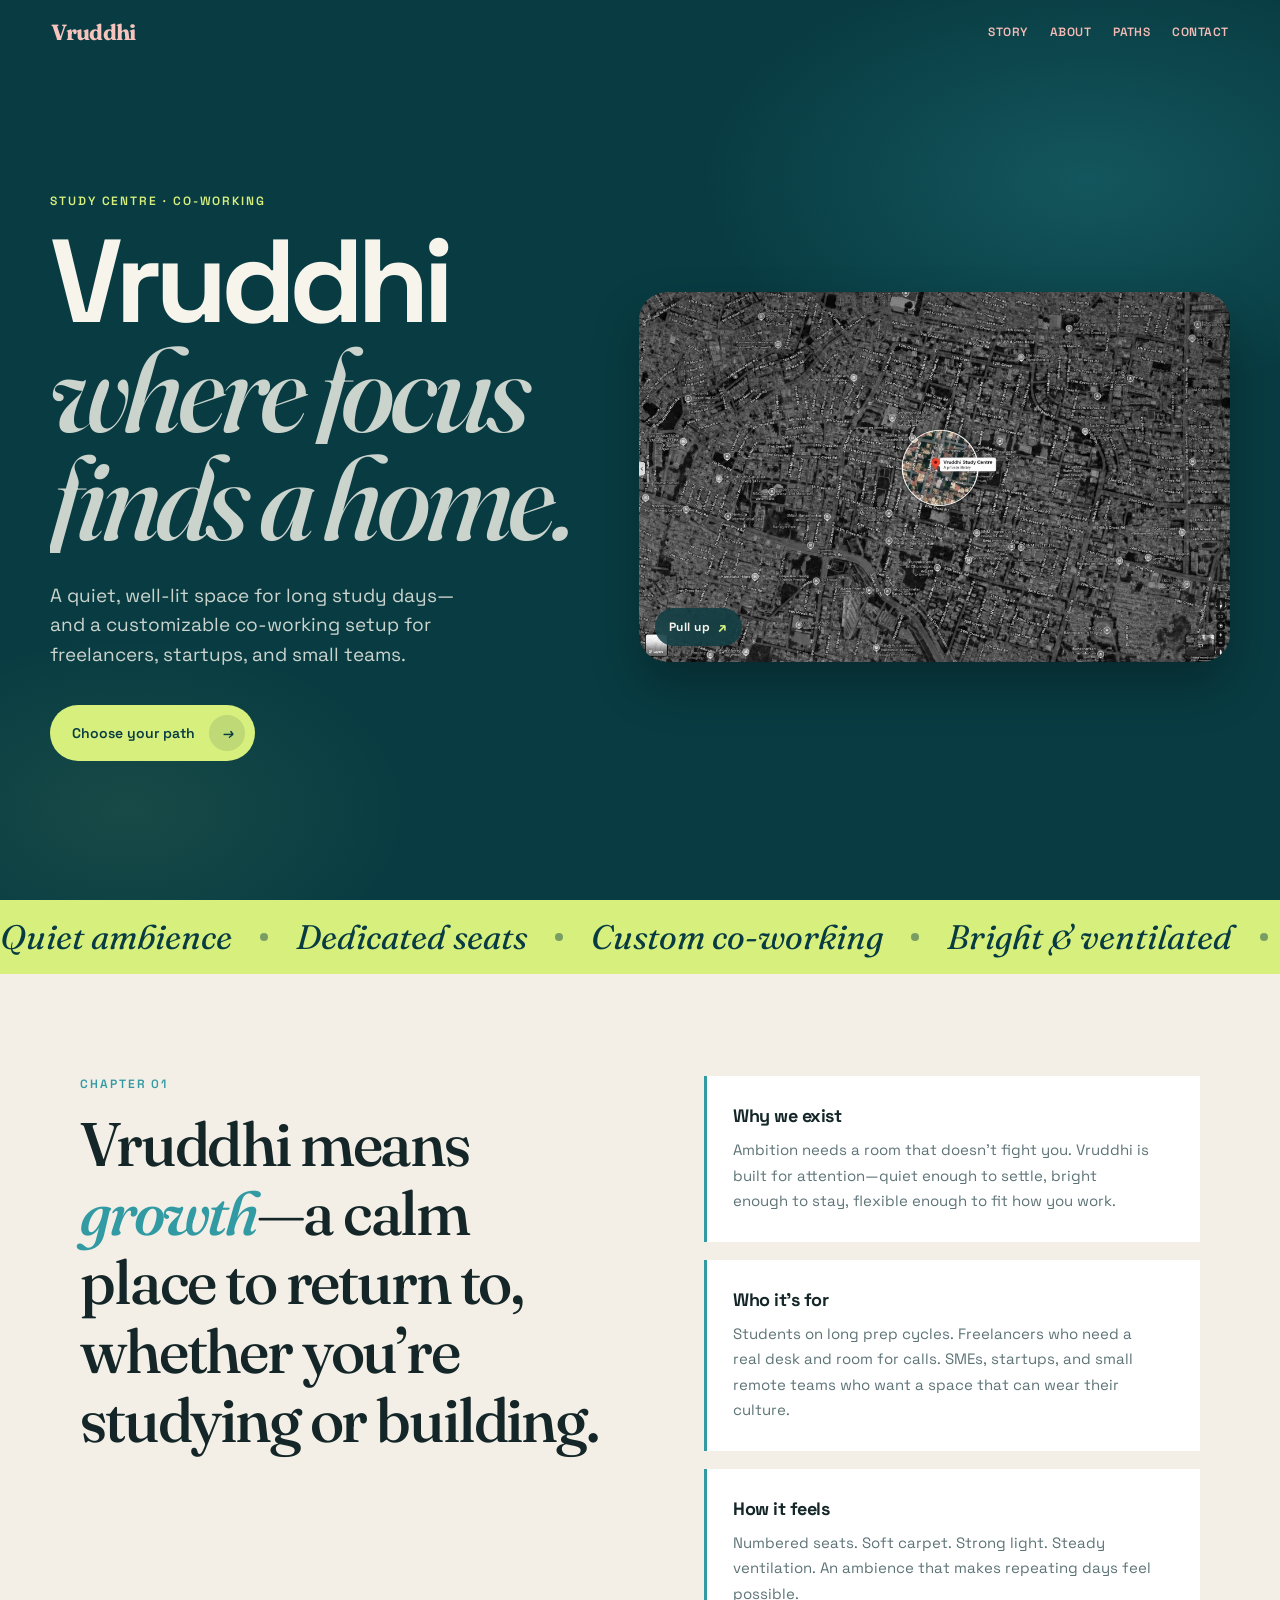
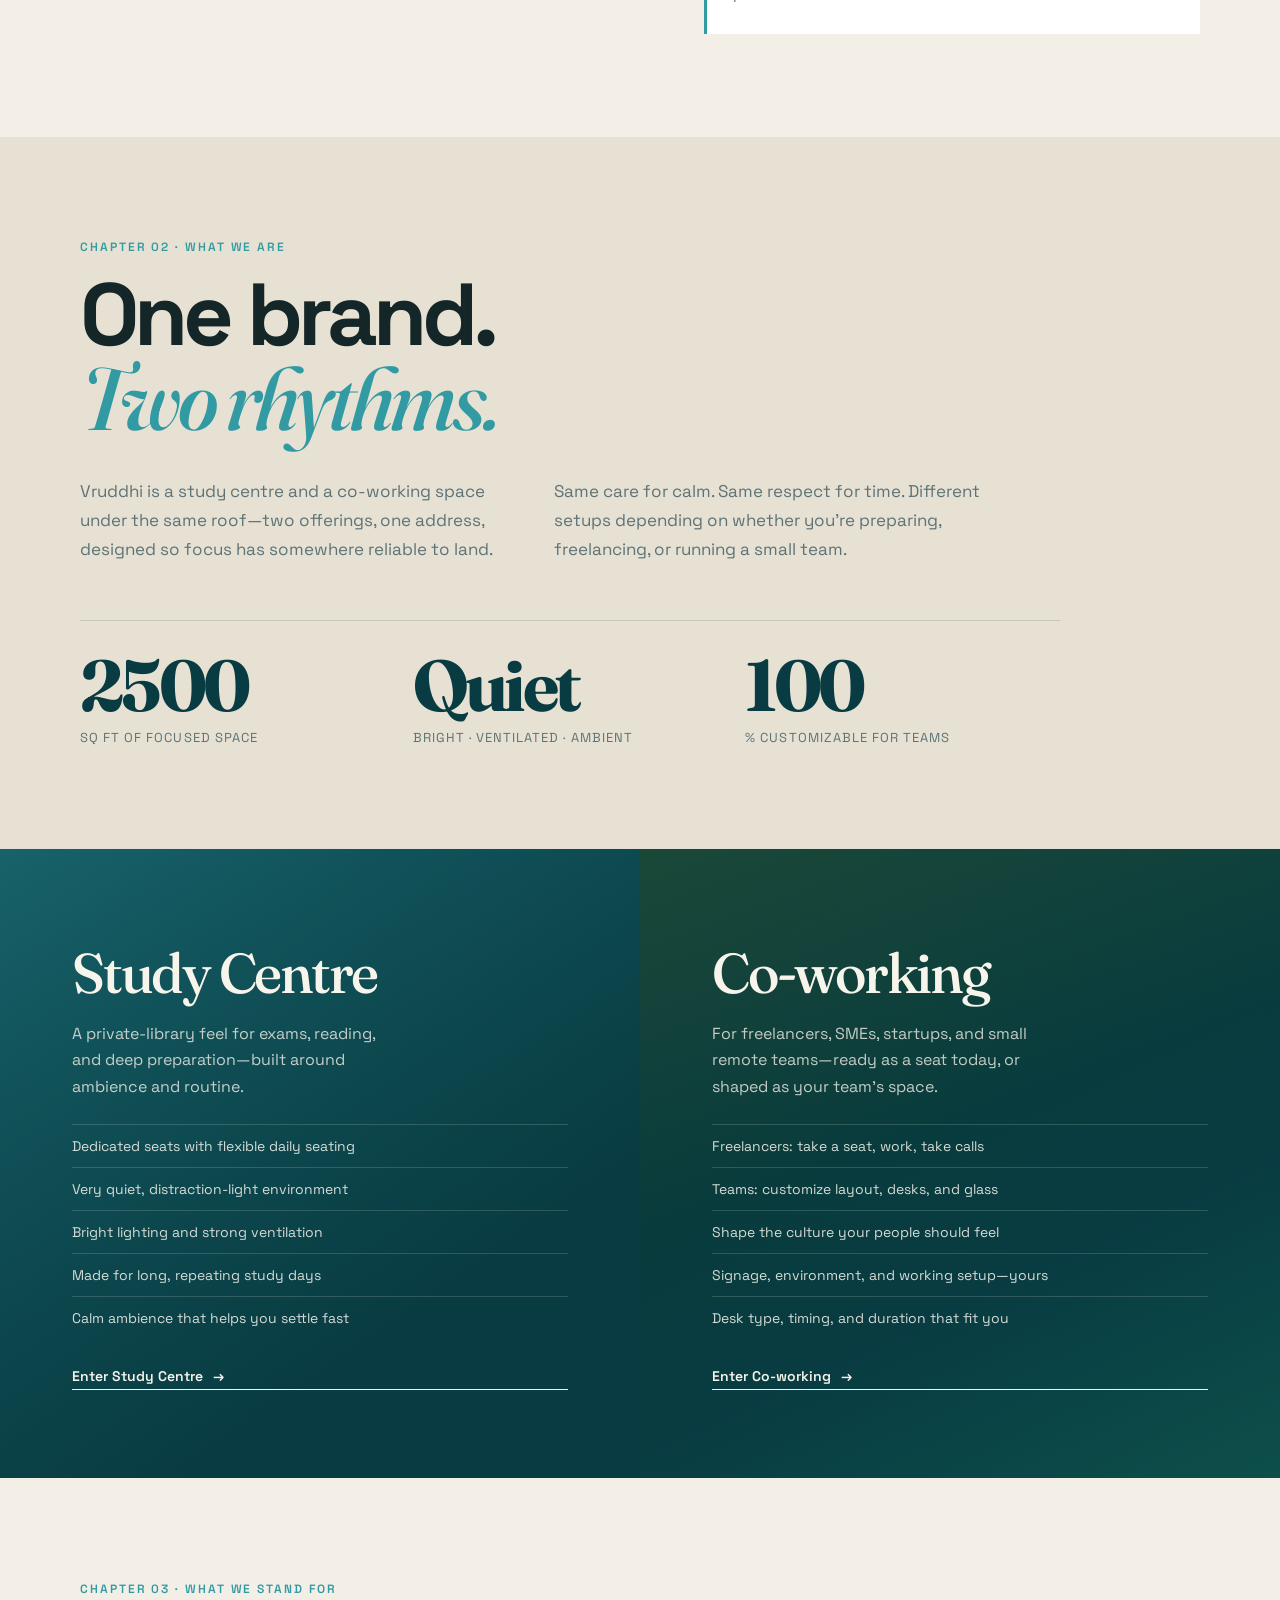
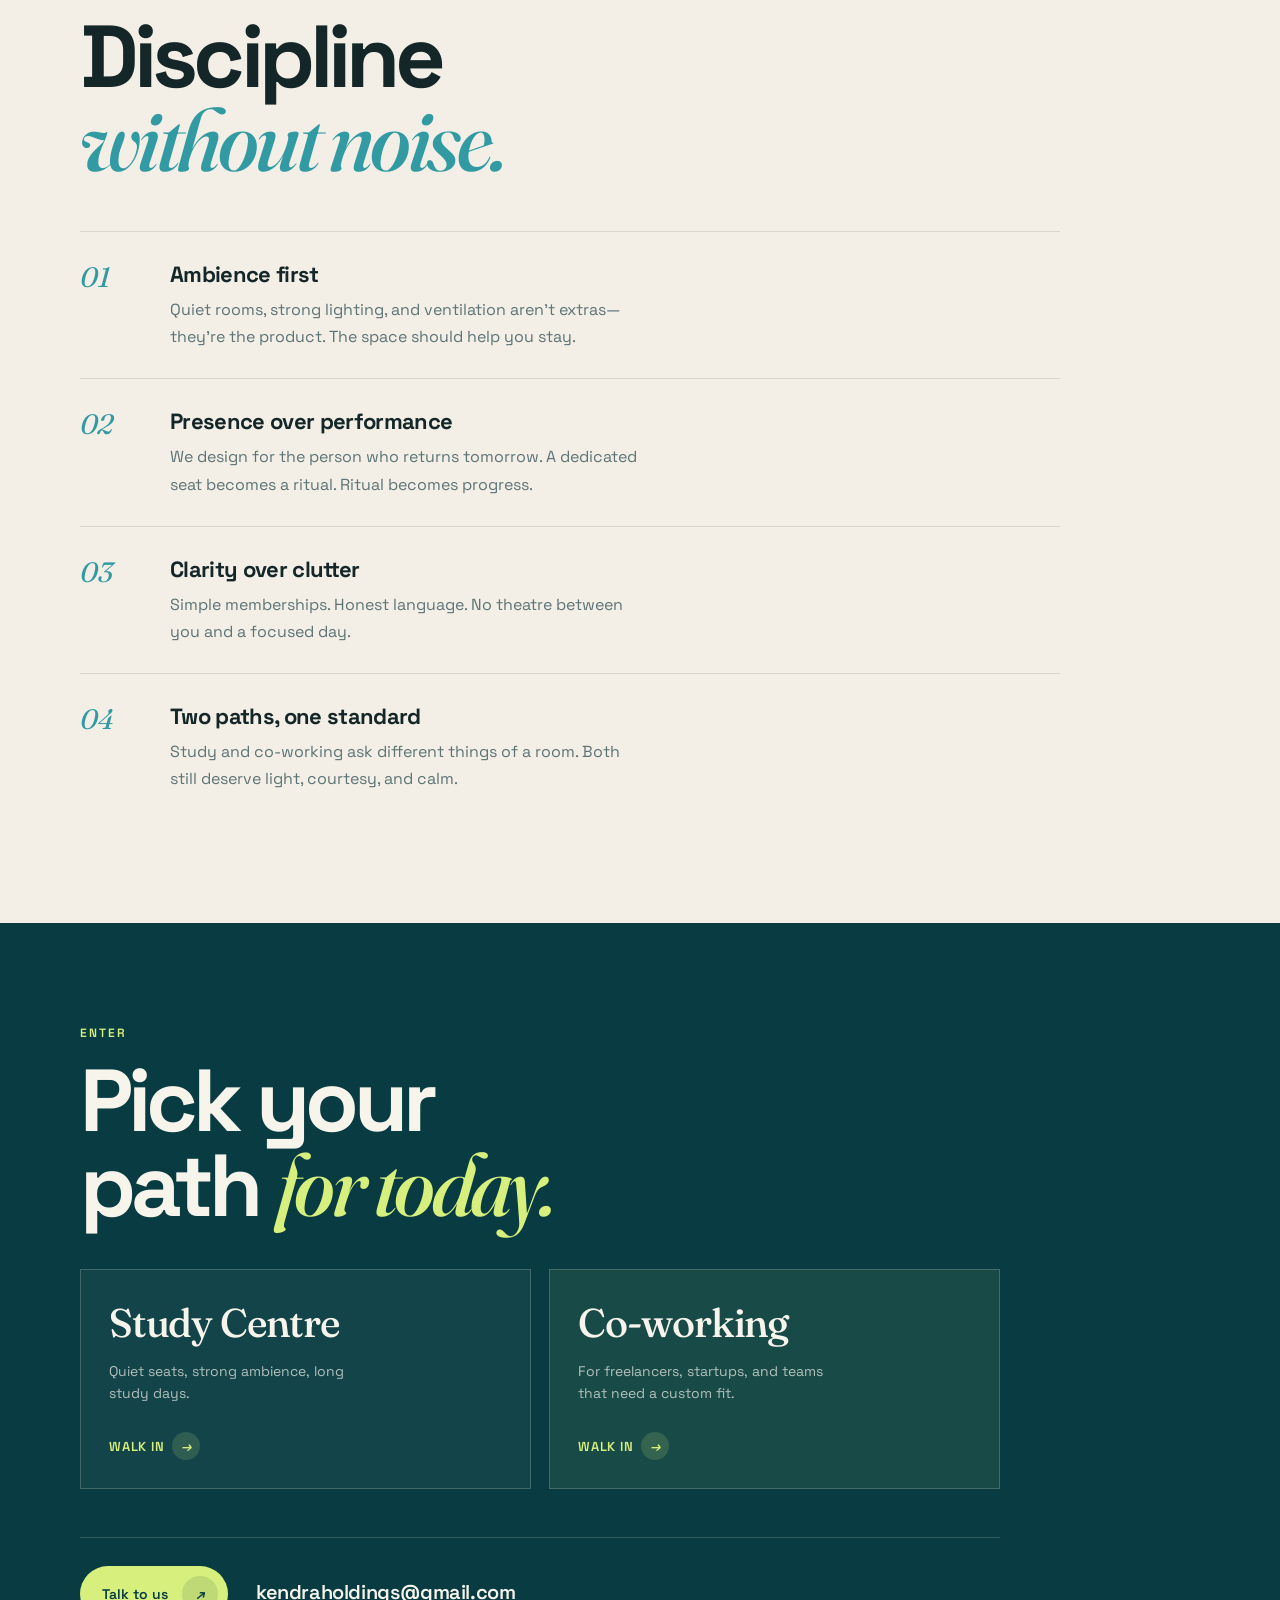
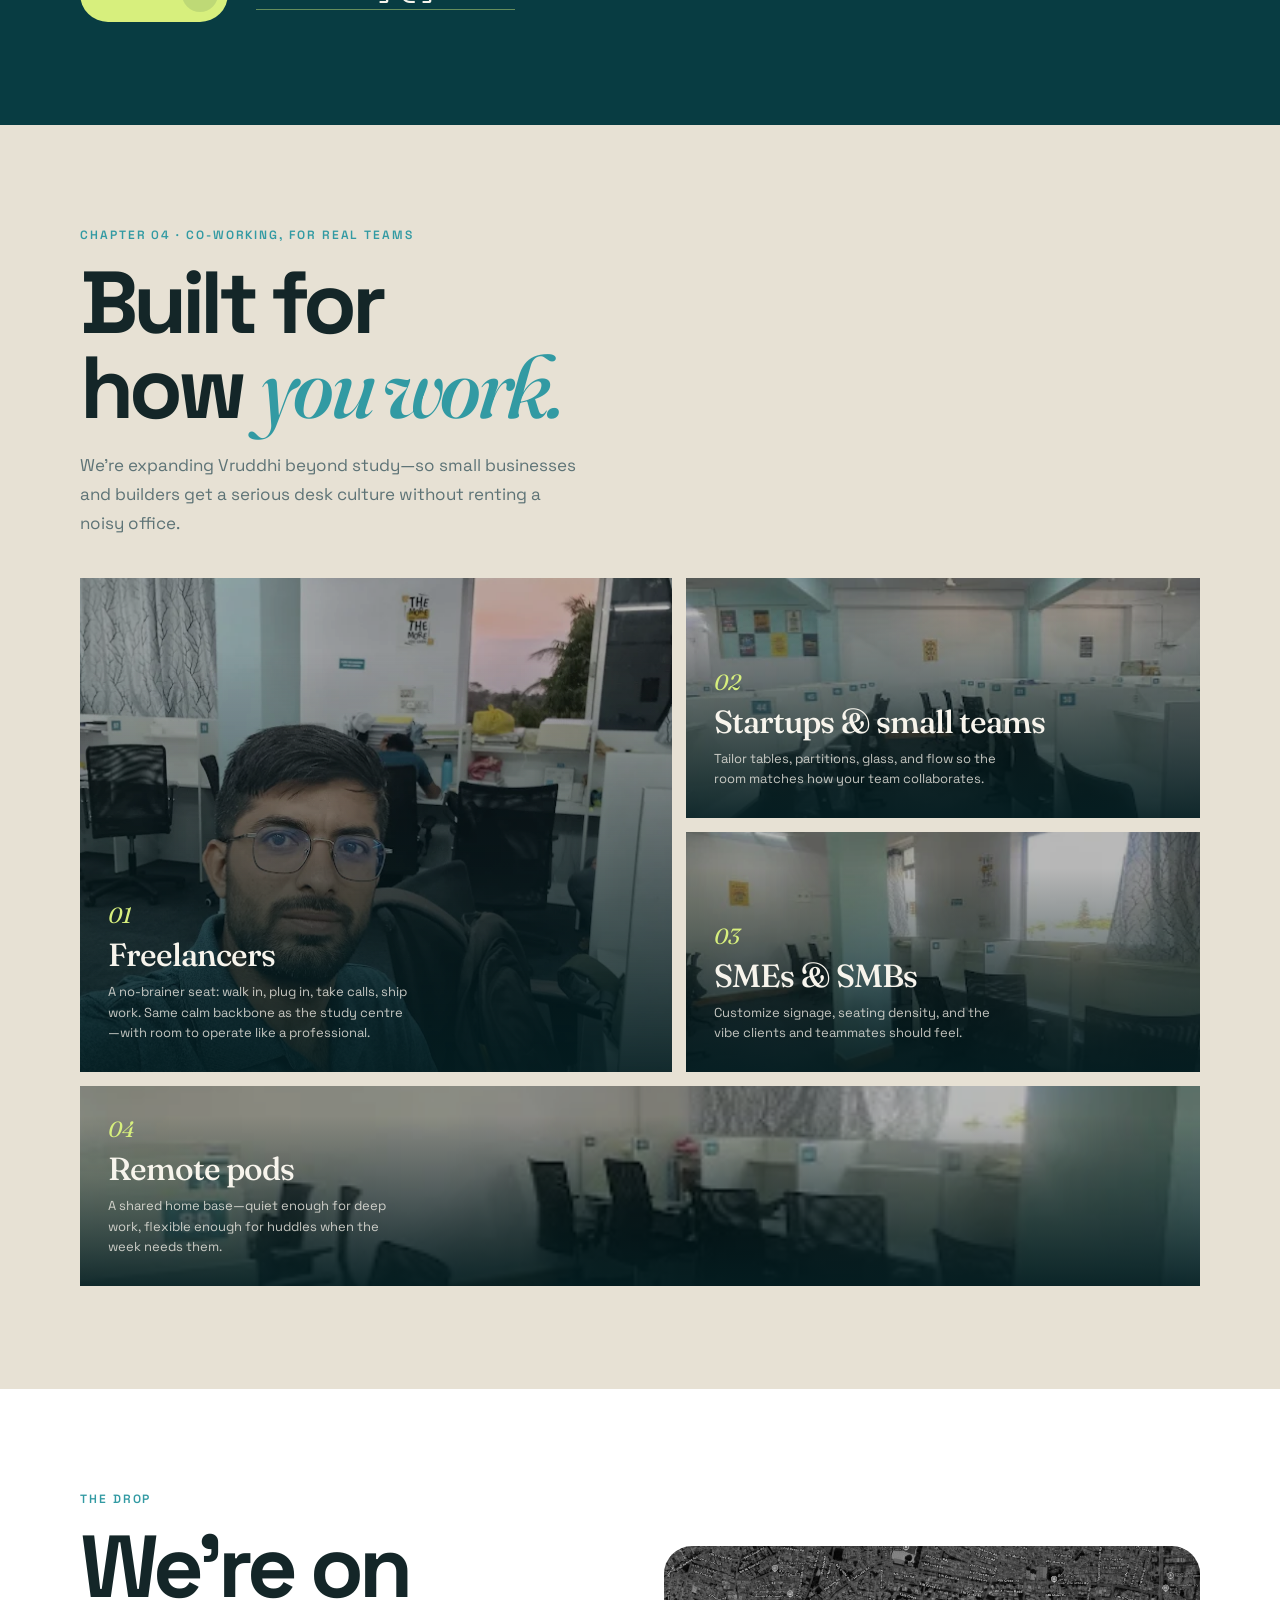
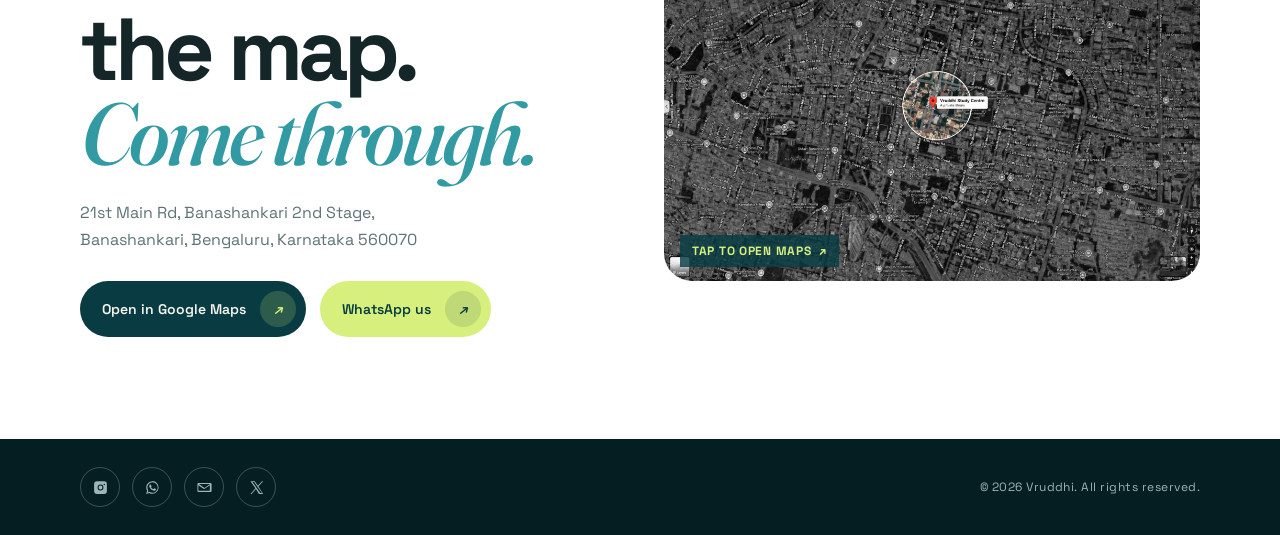
==== sites/apex/index.html @ f3ea67b5 "Initial commit: Vruddhi Study Centre sites and project assets. Co-authored-by: Cursor <cursoragent@c" ====
<!doctype html>
<html lang="en">
  <head>
    <meta charset="UTF-8" />
    <meta name="viewport" content="width=device-width, initial-scale=1.0" />
    <meta name="description" content="Vruddhi — study centre and customizable co-working under one roof." />
    <title>Vruddhi</title>
    <link rel="preconnect" href="https://fonts.googleapis.com" />
    <link rel="preconnect" href="https://fonts.gstatic.com" crossorigin />
    <link href="https://fonts.googleapis.com/css2?family=Fraunces:ital,opsz,wght@0,9..144,500;0,9..144,700;1,9..144,500;1,9..144,700&family=Space+Grotesk:wght@400;500;600;700&display=swap" rel="stylesheet" />
    <link rel="stylesheet" href="styles.css" />
  </head>
  <body>
    <div class="scroll-progress" aria-hidden="true"><i data-progress></i></div>

    <header class="site-header" data-header>
      <a class="wordmark" href="#top">Vruddhi</a>
      <nav aria-label="Main">
        <a href="#story">Story</a>
        <a href="#about">About</a>
        <a href="#enter">Paths</a>
        <a href="#contact">Contact</a>
      </nav>
    </header>

    <main id="top">
      <section class="hero">
        <div class="hero-shell">
          <div class="hero-copy">
            <p class="kicker" data-reveal>Study Centre · Co-working</p>
            <h1 class="hero-title">
              <span class="line"><span>Vruddhi</span></span>
              <span class="line soft"><span>where focus</span></span>
              <span class="line soft"><span>finds a home.</span></span>
            </h1>
            <p class="hero-lede" data-reveal>
              A quiet, well-lit space for long study days—and a customizable co-working setup for freelancers, startups, and small teams.
            </p>
            <div class="hero-cta" data-reveal>
              <a class="btn-island" href="#enter">
                <span>Choose your path</span>
                <i>→</i>
              </a>
              <!-- <a class="link-quiet" href="#spaces">See the space</a> -->
            </div>
          </div>

          <a
            class="map-card"
            data-reveal
            href="https://www.google.com/maps?um=1&ie=UTF-8&fb=1&gl=in&sa=X&geocode=KcN96A8AFa47MUFLVp5lc4LO&daddr=21st+Main+Rd,+Banashankari+2nd+Stage,+Banashankari,+Bengaluru,+Karnataka+560070"
            target="_blank"
            rel="noopener noreferrer"
            aria-label="Find Vruddhi Study Centre & Co-working on Google Maps"
          >
            <img src="assets/map-spotlight.jpg" alt="Vruddhi on the map" />
            <span class="map-chip">Pull up <b>↗</b></span>
          </a>
        </div>
      </section>

      <section class="strip" aria-hidden="true">
        <div class="strip-track" data-strip>
          <span>Quiet ambience</span><i></i>
          <span>Dedicated seats</span><i></i>
          <span>Custom co-working</span><i></i>
          <span>Bright &amp; ventilated</span><i></i>
          <span>Built for SMEs</span><i></i>
          <span>Quiet ambience</span><i></i>
          <span>Dedicated seats</span><i></i>
          <span>Custom co-working</span><i></i>
          <span>Bright &amp; ventilated</span><i></i>
          <span>Built for SMEs</span><i></i>
        </div>
      </section>

      <section class="story section" id="story">
        <div class="story-sticky">
          <p class="chapter" data-reveal>Chapter 01</p>
          <h2 class="display" data-reveal>
            Vruddhi means <em>growth</em>—a calm place to return to, whether you’re studying or building.
          </h2>
        </div>
        <div class="story-rail">
          <article class="story-card" data-reveal>
            <h3>Why we exist</h3>
            <p>Ambition needs a room that doesn’t fight you. Vruddhi is built for attention—quiet enough to settle, bright enough to stay, flexible enough to fit how you work.</p>
          </article>
          <article class="story-card" data-reveal>
            <h3>Who it’s for</h3>
            <p>Students on long prep cycles. Freelancers who need a real desk and room for calls. SMEs, startups, and small remote teams who want a space that can wear their culture.</p>
          </article>
          <article class="story-card" data-reveal>
            <h3>How it feels</h3>
            <p>Numbered seats. Soft carpet. Strong light. Steady ventilation. An ambience that makes repeating days feel possible.</p>
          </article>
        </div>
      </section>

      <section class="about section" id="about">
        <p class="chapter" data-reveal>Chapter 02 · What we are</p>
        <h2 class="mix-title" data-reveal>
          <span class="brand-word">One brand.</span>
          <em class="accent-word">Two rhythms.</em>
        </h2>
        <div class="about-columns">
          <p data-reveal>Vruddhi is a study centre and a co-working space under the same roof—two offerings, one address, designed so focus has somewhere reliable to land.</p>
          <p data-reveal>Same care for calm. Same respect for time. Different setups depending on whether you’re preparing, freelancing, or running a small team.</p>
        </div>
        <div class="stat-row" data-reveal>
          <div><strong data-count="2500">0</strong><span>sq ft of focused space</span></div>
          <div><strong>Quiet</strong><span>bright · ventilated · ambient</span></div>
          <div><strong data-count="100">0</strong><span>% customizable for teams</span></div>
        </div>

        <!-- <div class="offerings-bridge" data-reveal>
          <h3 class="mix-title compact">
            <span class="brand-word">Same roof.</span>
            <em class="accent-word">Different day.</em>
          </h3>
          <p class="house-lede">Study Centre and Co-working live together at Vruddhi—choose the rhythm that matches how you need to show up.</p>
        </div> -->
      </section>

      <section class="house" id="offerings">
        <div class="pin-pair">
          <article class="pin-panel study-panel">
            <h3>Study Centre</h3>
            <p class="panel-lead">A private-library feel for exams, reading, and deep preparation—built around ambience and routine.</p>
            <ul>
              <li>Dedicated seats with flexible daily seating</li>
              <li>Very quiet, distraction-light environment</li>
              <li>Bright lighting and strong ventilation</li>
              <li>Made for long, repeating study days</li>
              <li>Calm ambience that helps you settle fast</li>
            </ul>
            <a class="link-arrow on-dark" href="https://study.vruddhi.co">Enter Study Centre</a>
          </article>
          <article class="pin-panel work-panel">
            <h3>Co-working</h3>
            <p class="panel-lead">For freelancers, SMEs, startups, and small remote teams—ready as a seat today, or shaped as your team’s space.</p>
            <ul>
              <li>Freelancers: take a seat, work, take calls</li>
              <li>Teams: customize layout, desks, and glass</li>
              <li>Shape the culture your people should feel</li>
              <li>Signage, environment, and working setup—yours</li>
              <li>Desk type, timing, and duration that fit you</li>
            </ul>
            <a class="link-arrow on-dark" href="https://work.vruddhi.co">Enter Co-working</a>
          </article>
        </div>
      </section>

      <section class="beliefs section" id="beliefs">
        <div class="beliefs-head">
          <p class="chapter" data-reveal>Chapter 03 · What we stand for</p>
          <h2 class="mix-title" data-reveal>
            <span class="brand-word">Discipline</span>
            <em class="accent-word">without noise.</em>
          </h2>
        </div>
        <ol class="belief-list">
          <li data-reveal>
            <span>01</span>
            <div>
              <h3>Ambience first</h3>
              <p>Quiet rooms, strong lighting, and ventilation aren’t extras—they’re the product. The space should help you stay.</p>
            </div>
          </li>
          <li data-reveal>
            <span>02</span>
            <div>
              <h3>Presence over performance</h3>
              <p>We design for the person who returns tomorrow. A dedicated seat becomes a ritual. Ritual becomes progress.</p>
            </div>
          </li>
          <li data-reveal>
            <span>03</span>
            <div>
              <h3>Clarity over clutter</h3>
              <p>Simple memberships. Honest language. No theatre between you and a focused day.</p>
            </div>
          </li>
          <li data-reveal>
            <span>04</span>
            <div>
              <h3>Two paths, one standard</h3>
              <p>Study and co-working ask different things of a room. Both still deserve light, courtesy, and calm.</p>
            </div>
          </li>
        </ol>
      </section>

      <section class="enter section" id="enter">
        <p class="chapter" data-reveal>Enter</p>
        <h2 class="mix-title" data-reveal>
          <span class="brand-word">Pick your path</span>
          <em class="accent-word">for today.</em>
        </h2>
        <div class="enter-grid">
          <a class="enter-door" href="https://study.vruddhi.co" data-reveal>
            <span class="door-label">Study Centre</span>
            <span class="door-copy">Quiet seats, strong ambience, long study days.</span>
            <span class="door-go">Walk in <i>→</i></span>
          </a>
          <a class="enter-door alt" href="https://work.vruddhi.co" data-reveal>
            <span class="door-label">Co-working</span>
            <span class="door-copy">For freelancers, startups, and teams that need a custom fit.</span>
            <span class="door-go">Walk in <i>→</i></span>
          </a>
        </div>
        <div class="contact-band" id="contact" data-reveal>
          <div class="contact-links">
            <a class="btn-island" data-whatsapp-href><span>Talk to us</span><i>↗</i></a>
            <a class="contact-email" data-email-href data-email></a>
          </div>
        </div>
      </section>

      <section class="audience section" id="work">
        <div class="audience-head">
          <p class="chapter" data-reveal>Chapter 04 · Co-working, for real teams</p>
          <h2 class="mix-title" data-reveal>
            <span class="brand-word">Built for how</span>
            <em class="accent-word">you work.</em>
          </h2>
          <p class="audience-lede" data-reveal>
            We’re expanding Vruddhi beyond study—so small businesses and builders get a serious desk culture without renting a noisy office.
          </p>
        </div>

        <div class="audience-bento">
          <article class="ab-tile ab-a" data-reveal>
            <img src="assets/space-07.webp" alt="" loading="lazy" />
            <div class="ab-copy">
              <span>01</span>
              <h3>Freelancers</h3>
              <p>A no-brainer seat: walk in, plug in, take calls, ship work. Same calm backbone as the study centre—with room to operate like a professional.</p>
            </div>
          </article>
          <article class="ab-tile ab-b" data-reveal>
            <img src="assets/space-02.webp" alt="" loading="lazy" />
            <div class="ab-copy">
              <span>02</span>
              <h3>Startups &amp; small teams</h3>
              <p>Tailor tables, partitions, glass, and flow so the room matches how your team collaborates.</p>
            </div>
          </article>
          <article class="ab-tile ab-c" data-reveal>
            <img src="assets/space-08.webp" alt="" loading="lazy" />
            <div class="ab-copy">
              <span>03</span>
              <h3>SMEs &amp; SMBs</h3>
              <p>Customize signage, seating density, and the vibe clients and teammates should feel.</p>
            </div>
          </article>
          <article class="ab-tile ab-d" data-reveal>
            <img src="assets/space-03.webp" alt="" loading="lazy" />
            <div class="ab-copy">
              <span>04</span>
              <h3>Remote pods</h3>
              <p>A shared home base—quiet enough for deep work, flexible enough for huddles when the week needs them.</p>
            </div>
          </article>
        </div>
      </section>

      <!-- <section class="day section" id="day">
        <p class="chapter" data-reveal>Chapter 06 · A day inside</p>
        <h2 class="mix-title" data-reveal>
          <span class="brand-word">Arrive.</span>
          <em class="accent-word">Settle. Begin.</em>
        </h2>
        <div class="timeline">
          <div class="time-item" data-reveal>
            <span>Morning</span>
            <h3>Claim your seat</h3>
            <p>Walk in, set the desk, let the quiet and the light lower the volume of everything outside.</p>
          </div>
          <div class="time-item" data-reveal>
            <span>Midday</span>
            <h3>Protect the block</h3>
            <p>Study hours stay focused. Work blocks stay productive. The ambience helps hold the line.</p>
          </div>
          <div class="time-item" data-reveal>
            <span>Evening</span>
            <h3>Leave a little ahead</h3>
            <p>Not every day is a breakthrough. Most good days are simply finished with care.</p>
          </div>
        </div>
      </section> -->

      <!-- <section class="gallery section" id="spaces">
        <div class="gallery-head">
          <div>
            <p class="chapter" data-reveal>Chapter 05 · Inside</p>
            <h2 class="mix-title" data-reveal>
              <span class="brand-word">See the</span>
              <em class="accent-word">space.</em>
            </h2>
          </div>
          <p class="gallery-note" data-reveal>Quiet rows, dedicated seats, bright light—and room to grow into co-working.</p>
        </div> -->

        <!-- <div class="carousel" data-carousel>
          <div class="carousel-viewport">
            <div class="carousel-track" data-carousel-track>
              <figure class="slide" data-slide>
                <div class="slide-visual"><img src="assets/space-02.webp" alt="Rows of numbered study seats" /></div>
                <figcaption>
                  <p class="slide-index">01 / 05</p>
                  <h3>Dedicated seats</h3>
                  <p>Numbered desks and ergonomic chairs—structure that makes a long study day feel grounded.</p>
                </figcaption>
              </figure>
              <figure class="slide" data-slide>
                <div class="slide-visual"><img src="assets/space-04.webp" alt="Main aisle through the study hall" /></div>
                <figcaption>
                  <p class="slide-index">02 / 05</p>
                  <h3>Calm open hall</h3>
                  <p>Bright light, soft carpet, and clear sightlines—ambience built for long hours.</p>
                </figcaption>
              </figure> -->
              <!-- <figure class="slide" data-slide>
                <div class="slide-visual"><img src="assets/space-05.webp" alt="Close-up of a study desk in use" /></div>
                <figcaption>
                  <p class="slide-index">03 / 05</p>
                  <h3>Built for deep prep</h3>
                  <p>A seat you can return to—books, notes, and hours that stack without fighting the room.</p>
                </figcaption>
              </figure>
              <figure class="slide" data-slide>
                <div class="slide-visual"><img src="assets/space-03.webp" alt="Bright ventilated study bay" /></div>
                <figcaption>
                  <p class="slide-index">04 / 05</p>
                  <h3>Ambience that holds</h3>
                  <p>Ventilation, daylight, and quiet details that keep repeating days sustainable.</p>
                </figcaption>
              </figure>
              <figure class="slide" data-slide>
                <div class="slide-visual"><img src="assets/space-07.webp" alt="Evening light across the work hall" /></div>
                <figcaption>
                  <p class="slide-index">05 / 05</p>
                  <h3>Ready for co-working</h3>
                  <p>The same calm backbone—ready for freelancers today, customizable for teams tomorrow.</p>
                </figcaption>
              </figure> -->
            <!-- </div>
          </div>
          <div class="carousel-bar">
            <button type="button" data-carousel-prev aria-label="Previous">Prev</button>
            <div class="carousel-progress"><i data-carousel-meter></i></div>
            <button type="button" data-carousel-next aria-label="Next">Next</button>
          </div>
        </div>
      </section> -->

      <section class="visit section" id="visit">
        <div class="visit-shell" data-reveal>
          <div class="visit-copy">
            <p class="chapter">The drop</p>
            <h2 class="mix-title">
              <span class="brand-word">We’re on the map.</span>
              <em class="accent-word">Come through.</em>
            </h2>
            <p class="visit-address">
              21st Main Rd, Banashankari 2nd Stage,<br />
              Banashankari, Bengaluru, Karnataka 560070
            </p>
            <div class="visit-actions">
              <a
                class="btn-island dark"
                href="https://www.google.com/maps?um=1&ie=UTF-8&fb=1&gl=in&sa=X&geocode=KcN96A8AFa47MUFLVp5lc4LO&daddr=21st+Main+Rd,+Banashankari+2nd+Stage,+Banashankari,+Bengaluru,+Karnataka+560070"
                target="_blank"
                rel="noopener noreferrer"
              >
                <span>Open in Google Maps</span>
                <i>↗</i>
              </a>
              <a class="btn-island" data-whatsapp-href>
                <span>WhatsApp us</span>
                <i>↗</i>
              </a>
            </div>
          </div>
          <a
            class="visit-map"
            href="https://www.google.com/maps?um=1&ie=UTF-8&fb=1&gl=in&sa=X&geocode=KcN96A8AFa47MUFLVp5lc4LO&daddr=21st+Main+Rd,+Banashankari+2nd+Stage,+Banashankari,+Bengaluru,+Karnataka+560070"
            target="_blank"
            rel="noopener noreferrer"
            aria-label="Open Vruddhi location in Google Maps"
          >
            <img src="assets/map-spotlight.jpg" alt="Vruddhi Study Centre pinned on the map in Banashankari" />
            <span class="visit-map-cta">Tap to open Maps <b>↗</b></span>
          </a>
        </div>
      </section>

      <!-- <section class="promise section">
        <div class="promise-frame" data-reveal>
          <p class="chapter">The promise</p>
          <blockquote>
            Show up for the hours.<br />
            <em>We’ll hold the vibe.</em>
          </blockquote>
          <div class="promise-contact">
            <a data-phone-href data-phone></a>
            <a data-email-href data-email></a>
          </div>
        </div>
      </section> -->
    </main>

    <footer>
      <nav class="social" aria-label="Social">
        <a href="https://www.instagram.com/_vruddhi.studycentre_/" target="_blank" rel="noopener noreferrer" aria-label="Instagram">
          <svg viewBox="0 0 24 24" aria-hidden="true"><path d="M7 3h10a4 4 0 0 1 4 4v10a4 4 0 0 1-4 4H7a4 4 0 0 1-4-4V7a4 4 0 0 1 4-4zm5 4.8A4.2 4.2 0 1 0 16.2 12 4.2 4.2 0 0 0 12 7.8zm0 6.9A2.7 2.7 0 1 1 14.7 12 2.7 2.7 0 0 1 12 14.7zm5.35-7.95a1 1 0 1 0 1 1 1 1 0 0 0-1-1z"/></svg>
        </a>
        <a data-whatsapp-href aria-label="WhatsApp">
          <svg viewBox="0 0 24 24" aria-hidden="true"><path d="M12.04 3A8.96 8.96 0 0 0 3.1 11.94a8.9 8.9 0 0 0 1.3 4.66L3 21l4.54-1.36a9 9 0 0 0 4.5 1.2h0a8.96 8.96 0 0 0 0-17.9zm0 1.64a7.32 7.32 0 0 1 0 14.64h0a7.4 7.4 0 0 1-3.76-1.04l-.27-.16-2.7.81.82-2.63-.18-.28a7.3 7.3 0 0 1-1.12-3.9 7.32 7.32 0 0 1 7.21-7.44zm4.2 9.3c-.23-.12-1.36-.67-1.57-.75s-.36-.12-.52.12-.6.75-.73.9-.27.17-.5.06a6 6 0 0 1-1.76-1.08 6.6 6.6 0 0 1-1.22-1.52c-.13-.23 0-.35.1-.46s.23-.27.34-.4.15-.23.23-.38.04-.29-.02-.4-.52-1.25-.71-1.71c-.19-.45-.38-.39-.52-.4h-.45a.86.86 0 0 0-.62.29 2.6 2.6 0 0 0-.81 1.93 4.5 4.5 0 0 0 .94 2.4 10.3 10.3 0 0 0 3.94 3.5 13.4 13.4 0 0 0 1.32.49 3.2 3.2 0 0 0 1.46.09 2.4 2.4 0 0 0 1.58-1.11 2 2 0 0 0 .14-1.11c-.06-.1-.21-.16-.44-.28z"/></svg>
        </a>
        <a data-email-href aria-label="Email">
          <svg viewBox="0 0 24 24" aria-hidden="true"><path d="M3.5 5.5h17a1.5 1.5 0 0 1 1.5 1.5v10a1.5 1.5 0 0 1-1.5 1.5h-17A1.5 1.5 0 0 1 2 17V7a1.5 1.5 0 0 1 1.5-1.5zm.7 1.6 7.3 5.1a.9.9 0 0 0 1 0l7.3-5.1H4.2zm15.3 1.7-6.7 4.7a2.4 2.4 0 0 1-2.8 0L3.3 8.8V16.5h16.2z"/></svg>
        </a>
        <a href="https://x.com/vruddhi" target="_blank" rel="noopener noreferrer" aria-label="X">
          <svg viewBox="0 0 24 24" aria-hidden="true"><path d="M14.7 10.5 21.4 3h-1.6l-5.8 6.5L9.4 3H3.5l7 9.9L3.5 21h1.6l6.1-6.9L15.5 21h5.9l-6.7-10.5zm-2.2 2.4-.7-1-5.6-7.8h2.4l4.5 6.4.7 1 5.9 8.2h-2.4l-4.8-6.8z"/></svg>
        </a>
      </nav>
      <p>© <span id="year"></span> Vruddhi. All rights reserved.</p>
    </footer>

    <script src="script.js"></script>
  </body>
</html>
---- sites/apex/styles.css ----
:root {
  --teal: #329aa3;
  --deep: #083c42;
  --ink: #142628;
  --paper: #f3efe6;
  --lime: #d7ef7d;
  --sand: #e7e1d4;
  --mute: #5d7376;
  --display: "Fraunces", Georgia, serif;
  --sans: "Space Grotesk", sans-serif;
  --ease: cubic-bezier(0.32, 0.72, 0, 1);
}

* { box-sizing: border-box; }

html { scroll-behavior: smooth; }

body {
  margin: 0;
  color: var(--ink);
  background: var(--paper);
  font-family: var(--sans);
  overflow-x: hidden;
}

a { color: inherit; text-decoration: none; }

.scroll-progress {
  position: fixed;
  top: 0;
  left: 0;
  z-index: 60;
  width: 100%;
  height: 3px;
  background: transparent;
}

.scroll-progress i {
  display: block;
  height: 100%;
  width: 0%;
  background: linear-gradient(90deg, var(--teal), var(--lime));
}

.site-header {
  position: fixed;
  inset: 0 0 auto;
  z-index: 40;
  display: flex;
  align-items: center;
  justify-content: space-between;
  padding: 18px clamp(18px, 4vw, 56px);
  mix-blend-mode: difference;
  color: #fff;
  transition: background 0.35s var(--ease), color 0.35s var(--ease), mix-blend-mode 0.35s var(--ease);
}

.site-header.is-solid {
  mix-blend-mode: normal;
  background: rgba(243, 239, 230, 0.92);
  color: var(--ink);
  backdrop-filter: blur(12px);
  border-bottom: 1px solid rgba(20, 38, 40, 0.08);
}

.wordmark {
  font-family: var(--display);
  font-size: 22px;
  font-weight: 700;
  letter-spacing: -0.03em;
}

.site-header nav {
  display: flex;
  gap: 22px;
}

.site-header nav a {
  font-size: 12px;
  font-weight: 600;
  letter-spacing: 0.04em;
  text-transform: uppercase;
}

/* —— Hero: opaque + map split —— */
.hero {
  position: relative;
  min-height: 100dvh;
  display: grid;
  align-items: center;
  padding: clamp(100px, 12vh, 140px) clamp(18px, 4vw, 48px) clamp(48px, 6vh, 72px);
  color: #f7f4ec;
  overflow: hidden;
  background:
    radial-gradient(ellipse 50% 40% at 85% 20%, rgba(50, 154, 163, 0.28), transparent 60%),
    radial-gradient(ellipse 40% 35% at 10% 90%, rgba(215, 239, 125, 0.08), transparent 55%),
    var(--deep);
}

.hero-shell {
  width: min(1180px, 100%);
  margin: 0 auto;
  display: grid;
  grid-template-columns: minmax(0, 34rem) minmax(0, 1fr);
  gap: clamp(24px, 3.5vw, 48px);
  align-items: center;
}

.hero-copy {
  position: relative;
  z-index: 1;
  width: 100%;
  max-width: 34rem;
}

.map-card {
  position: relative;
  display: block;
  overflow: hidden;
  border-radius: 28px;
  aspect-ratio: 16 / 10;
  background: #0a454d;
  box-shadow: 0 24px 48px rgba(0, 0, 0, 0.28);
  transition: transform 0.45s var(--ease), box-shadow 0.45s var(--ease);
}

.map-card:hover {
  transform: translateY(-4px);
  box-shadow: 0 28px 56px rgba(0, 0, 0, 0.34);
}

.map-card img {
  width: 100%;
  height: 100%;
  object-fit: cover;
  object-position: center;
  display: block;
}

.map-chip {
  position: absolute;
  left: 16px;
  bottom: 16px;
  display: inline-flex;
  align-items: center;
  gap: 8px;
  padding: 10px 14px;
  border-radius: 999px;
  background: rgba(8, 60, 66, 0.78);
  backdrop-filter: blur(10px);
  color: #f7f4ec;
  font-size: 12px;
  font-weight: 700;
  letter-spacing: 0.04em;
}

.map-chip b {
  color: var(--lime);
  font-size: 14px;
}

.map-card:hover .map-chip {
  background: rgba(8, 60, 66, 0.92);
}

.kicker,
.chapter {
  margin: 0 0 18px;
  font-size: 12px;
  font-weight: 600;
  letter-spacing: 0.16em;
  text-transform: uppercase;
  color: var(--lime);
}

.chapter { color: var(--teal); }

.hero-title {
  margin: 0;
  font-family: var(--sans);
  font-weight: 700;
  font-size: clamp(48px, 9.5vw, 118px);
  line-height: 0.92;
  letter-spacing: -0.06em;
  text-wrap: balance;
}

.hero-title .line {
  display: block;
  overflow: hidden;
}

.hero-title .line > span {
  display: block;
  transform: translateY(110%);
  transition: transform 1s var(--ease);
}

.hero-title .line.is-in > span { transform: none; }

.hero-title .soft {
  font-family: var(--display);
  font-weight: 500;
  font-style: italic;
  letter-spacing: -0.04em;
  color: rgba(247, 244, 236, 0.82);
}

.hero-lede {
  margin: 28px 0 0;
  max-width: 36ch;
  font-size: clamp(16px, 2vw, 19px);
  line-height: 1.55;
  color: rgba(247, 244, 236, 0.82);
  text-wrap: pretty;
}

.hero-cta {
  display: flex;
  flex-wrap: wrap;
  gap: 22px;
  align-items: center;
  margin-top: 36px;
}

.btn-island {
  display: inline-flex;
  align-items: center;
  gap: 14px;
  padding: 10px 10px 10px 22px;
  border-radius: 999px;
  background: var(--lime);
  color: var(--deep);
  font-size: 14px;
  font-weight: 600;
  transition: transform 0.35s var(--ease), background 0.35s var(--ease);
}

.btn-island i {
  display: grid;
  place-items: center;
  width: 36px;
  height: 36px;
  border-radius: 50%;
  background: rgba(8, 60, 66, 0.12);
  transition: transform 0.35s var(--ease);
}

.btn-island:hover {
  transform: translateY(-2px);
  background: #fff;
}

.btn-island:hover i {
  transform: translateX(3px);
}

.btn-island:active {
  transform: scale(0.98);
}

.btn-island.dark {
  background: var(--deep);
  color: #f7f4ec;
}

.btn-island.dark i {
  background: rgba(215, 239, 125, 0.18);
  color: var(--lime);
}

.btn-island.dark:hover {
  background: var(--teal);
}

.link-quiet {
  font-size: 13px;
  color: rgba(247, 244, 236, 0.7);
  border-bottom: 1px solid rgba(247, 244, 236, 0.35);
  padding-bottom: 3px;
}

.link-arrow {
  display: inline-flex;
  align-items: center;
  gap: 10px;
  font-size: 14px;
  font-weight: 600;
  border-bottom: 1px solid currentColor;
  padding-bottom: 4px;
}

.link-arrow::after {
  content: "→";
  transition: transform 0.25s var(--ease);
}

.link-arrow:hover::after { transform: translateX(5px); }

.link-arrow.on-dark {
  color: #f7f4ec;
  margin-top: 28px;
}

.strip {
  overflow: hidden;
  background: var(--lime);
  color: var(--deep);
}

.strip-track {
  display: flex;
  align-items: center;
  gap: 28px;
  width: max-content;
  padding: 16px 0;
  font-family: var(--display);
  font-size: clamp(22px, 3vw, 34px);
  font-style: italic;
  white-space: nowrap;
  will-change: transform;
}

.strip-track i {
  width: 8px;
  height: 8px;
  border-radius: 50%;
  background: var(--deep);
  opacity: 0.45;
}

.section {
  padding: clamp(72px, 8vw, 110px) max(20px, calc((100% - 1120px) / 2));
  width: 100%;
  margin: 0;
  box-sizing: border-box;
}

.mix-title {
  margin: 0;
  max-width: 14ch;
  font-family: var(--sans);
  font-size: clamp(42px, 7vw, 88px);
  line-height: 0.95;
  letter-spacing: -0.055em;
  font-weight: 700;
  text-wrap: balance;
}

.brand-word { display: inline; }

.accent-word {
  display: inline;
  font-family: var(--display);
  font-style: italic;
  font-weight: 500;
  letter-spacing: -0.04em;
  color: var(--teal);
}

.display {
  margin: 0;
  font-family: var(--display);
  font-size: clamp(32px, 4.8vw, 64px);
  font-weight: 500;
  line-height: 1.12;
  letter-spacing: -0.035em;
  max-width: 16ch;
  text-wrap: balance;
}

.display em {
  font-style: italic;
  color: var(--teal);
}

.story {
  display: grid;
  grid-template-columns: 1.05fr 0.95fr;
  gap: clamp(32px, 6vw, 80px);
  align-items: start;
}

.story-sticky { position: sticky; top: 120px; }

.story-rail { display: grid; gap: 18px; }

.story-card {
  padding: 28px 26px;
  background: #fff;
  border-left: 3px solid var(--teal);
}

.story-card h3 {
  margin: 0 0 10px;
  font-size: 18px;
  letter-spacing: -0.03em;
}

.story-card p {
  margin: 0;
  color: var(--mute);
  font-size: 15px;
  line-height: 1.7;
  max-width: 42ch;
}

.about { background: var(--sand); max-width: none; }

.about-columns {
  display: grid;
  grid-template-columns: 1fr 1fr;
  gap: 28px;
  margin-top: 36px;
  max-width: 920px;
}

.about-columns p {
  margin: 0;
  font-size: 17px;
  line-height: 1.7;
  color: var(--mute);
  max-width: 42ch;
}

.stat-row {
  display: grid;
  grid-template-columns: repeat(3, 1fr);
  gap: 18px;
  margin-top: 56px;
  border-top: 1px solid rgba(20, 38, 40, 0.14);
  padding-top: 28px;
  max-width: 980px;
}

.stat-row strong {
  display: block;
  font-family: var(--display);
  font-size: clamp(40px, 6vw, 72px);
  line-height: 1;
  letter-spacing: -0.05em;
  color: var(--deep);
  font-variant-numeric: tabular-nums;
}

.stat-row span {
  display: block;
  margin-top: 8px;
  font-size: 13px;
  color: var(--mute);
  text-transform: uppercase;
  letter-spacing: 0.08em;
}

.beliefs {
  background: var(--paper);
  color: var(--ink);
  max-width: none;
}

.beliefs .chapter,
.beliefs .accent-word { color: var(--teal); }

.beliefs-head { margin-bottom: 48px; }

.belief-list {
  list-style: none;
  margin: 0;
  padding: 0;
  max-width: 980px;
}

.belief-list li {
  display: grid;
  grid-template-columns: 72px 1fr;
  gap: 18px;
  padding: 28px 0;
  border-top: 1px solid rgba(20, 38, 40, 0.12);
}

.belief-list li > span {
  font-family: var(--display);
  font-style: italic;
  font-size: 28px;
  color: var(--teal);
}

.belief-list h3 {
  margin: 0 0 8px;
  font-size: 22px;
  letter-spacing: -0.03em;
}

.belief-list p {
  margin: 0;
  max-width: 48ch;
  color: var(--mute);
  line-height: 1.7;
}

.house { background: var(--paper); max-width: none; padding: 0; }

.house-intro.section {
  padding-bottom: clamp(28px, 4vw, 40px);
}

.house-lede {
  margin: 24px 0 0;
  max-width: 42ch;
  font-size: 17px;
  line-height: 1.7;
  color: var(--mute);
}

.pin-pair {
  display: grid;
  grid-template-columns: 1fr 1fr;
  min-height: 70vh;
  border-top: 1px solid rgba(8, 60, 66, 0.08);
}

.pin-panel {
  padding: clamp(40px, 6vw, 72px);
  color: #f7f4ec;
  display: flex;
  flex-direction: column;
  justify-content: center;
}

.study-panel {
  background:
    linear-gradient(160deg, rgba(8, 60, 66, 0.25), rgba(8, 60, 66, 0.55)),
    linear-gradient(145deg, #1d6f78, #083c42 70%);
}

.work-panel {
  background:
    linear-gradient(160deg, rgba(215, 239, 125, 0.08), transparent 45%),
    linear-gradient(155deg, #0a3a32, #083c42 65%, #0d4f4a);
}

.pin-panel h3 {
  margin: 0 0 14px;
  font-family: var(--display);
  font-size: clamp(36px, 5vw, 56px);
  font-weight: 500;
  letter-spacing: -0.04em;
}

.panel-lead {
  margin: 0 0 24px;
  max-width: 32ch;
  font-size: 16px;
  line-height: 1.65;
  color: rgba(247, 244, 236, 0.78);
}

.pin-panel ul {
  margin: 0;
  padding: 0;
  list-style: none;
}

.pin-panel li {
  padding: 12px 0;
  border-top: 1px solid rgba(247, 244, 236, 0.16);
  font-size: 14px;
  color: rgba(247, 244, 236, 0.86);
}

/* —— Mid CTA —— */
.enter {
  background: var(--deep);
  color: #f7f4ec;
  max-width: none;
}

.enter .chapter,
.enter .accent-word { color: var(--lime); }

.enter-grid {
  display: grid;
  grid-template-columns: 1fr 1fr;
  gap: 18px;
  margin-top: 42px;
  max-width: 920px;
}

.enter-door {
  display: flex;
  flex-direction: column;
  gap: 14px;
  min-height: 220px;
  padding: 28px;
  border: 1px solid rgba(247, 244, 236, 0.2);
  background: rgba(247, 244, 236, 0.04);
  transition: transform 0.45s var(--ease), background 0.45s var(--ease), border-color 0.45s var(--ease);
}

.enter-door:hover {
  transform: translateY(-6px);
  background: rgba(50, 154, 163, 0.28);
  border-color: rgba(215, 239, 125, 0.55);
}

.enter-door.alt { background: rgba(215, 239, 125, 0.08); }

.door-label {
  font-family: var(--display);
  font-size: clamp(28px, 4vw, 40px);
  font-weight: 500;
  letter-spacing: -0.03em;
}

.door-copy {
  color: rgba(247, 244, 236, 0.7);
  line-height: 1.55;
  max-width: 28ch;
  font-size: 14px;
}

.door-go {
  margin-top: auto;
  display: inline-flex;
  align-items: center;
  gap: 8px;
  font-size: 13px;
  font-weight: 600;
  letter-spacing: 0.06em;
  text-transform: uppercase;
  color: var(--lime);
}

.door-go i {
  display: inline-grid;
  place-items: center;
  width: 28px;
  height: 28px;
  border-radius: 50%;
  background: rgba(215, 239, 125, 0.15);
  transition: transform 0.35s var(--ease);
}

.enter-door:hover .door-go i {
  transform: translateX(3px);
}

.contact-band {
  margin-top: 48px;
  padding-top: 28px;
  border-top: 1px solid rgba(247, 244, 236, 0.16);
  max-width: 920px;
}

.contact-links {
  display: flex;
  flex-wrap: wrap;
  gap: 18px 28px;
  align-items: center;
}

.contact-email {
  font-size: clamp(16px, 2vw, 20px);
  font-weight: 600;
  letter-spacing: -0.02em;
  border-bottom: 1px solid rgba(215, 239, 125, 0.45);
  padding-bottom: 4px;
  transition: color 0.3s var(--ease), border-color 0.3s var(--ease);
}

.contact-email:hover {
  color: var(--lime);
  border-color: var(--lime);
}

/* —— Audience collage / bento —— */
.audience {
  background: var(--sand);
  max-width: none;
  overflow: hidden;
}

.audience-head {
  margin-bottom: 40px;
}

.audience-lede {
  margin: 22px 0 0;
  max-width: 46ch;
  font-size: 17px;
  line-height: 1.7;
  color: var(--mute);
}

.audience-bento {
  display: grid;
  grid-template-columns: 1.15fr 1fr;
  grid-template-rows: 240px 240px 200px;
  gap: 14px;
  width: 100%;
}

.ab-tile {
  position: relative;
  overflow: hidden;
  margin: 0;
  color: #f7f4ec;
  background: var(--deep);
  min-height: 0;
}

.ab-tile img {
  position: absolute;
  inset: 0;
  width: 100%;
  height: 100%;
  object-fit: cover;
  display: block;
  transform: scale(1.04);
  transition: transform 0.9s var(--ease);
  filter: brightness(0.72);
}

.ab-tile:hover img {
  transform: scale(1.1);
  filter: brightness(0.62);
}

.ab-copy {
  position: relative;
  z-index: 1;
  height: 100%;
  display: flex;
  flex-direction: column;
  justify-content: flex-end;
  padding: clamp(18px, 2.4vw, 28px);
  background: linear-gradient(180deg, transparent 15%, rgba(4, 30, 34, 0.9) 100%);
}

.ab-copy span {
  font-family: var(--display);
  font-style: italic;
  font-size: 22px;
  color: var(--lime);
  margin-bottom: 6px;
}

.ab-copy h3 {
  margin: 0 0 8px;
  font-family: var(--display);
  font-size: clamp(22px, 2.6vw, 32px);
  font-weight: 500;
  letter-spacing: -0.03em;
}

.ab-copy p {
  margin: 0;
  max-width: 38ch;
  font-size: 13px;
  line-height: 1.6;
  color: rgba(247, 244, 236, 0.78);
}

.ab-a {
  grid-column: 1;
  grid-row: 1 / 3;
}

.ab-b {
  grid-column: 2;
  grid-row: 1;
}

.ab-c {
  grid-column: 2;
  grid-row: 2;
}

.ab-d {
  grid-column: 1 / 3;
  grid-row: 3;
}

.day {
  background: #fff;
  max-width: none;
}

.timeline {
  display: grid;
  grid-template-columns: repeat(3, 1fr);
  gap: 0;
  margin-top: 48px;
  border-top: 1px solid rgba(20, 38, 40, 0.12);
  max-width: 1100px;
}

.time-item {
  padding: 28px 24px 0 0;
  border-right: 1px solid rgba(20, 38, 40, 0.12);
}

.time-item:last-child {
  border-right: 0;
  padding-right: 0;
}

.time-item > span {
  display: block;
  margin-bottom: 18px;
  font-size: 12px;
  letter-spacing: 0.14em;
  text-transform: uppercase;
  color: var(--teal);
}

.time-item h3 {
  margin: 0 0 10px;
  font-family: var(--display);
  font-size: 28px;
  font-weight: 500;
  letter-spacing: -0.03em;
}

.time-item p {
  margin: 0;
  max-width: 28ch;
  color: var(--mute);
  line-height: 1.65;
  font-size: 14px;
}

/* —— Mosaic —— */
.gallery {
  background: var(--sand);
  max-width: none;
}

.gallery-head {
  display: flex;
  justify-content: space-between;
  gap: 32px;
  align-items: end;
  margin-bottom: 40px;
}

.gallery-note {
  margin: 0;
  max-width: 28ch;
  color: var(--mute);
  font-size: 14px;
  line-height: 1.65;
}

.carousel {
  width: 100%;
}

.carousel-viewport {
  overflow: hidden;
  background: var(--deep);
}

.carousel-track {
  display: flex;
  transition: transform 0.8s var(--ease);
  will-change: transform;
}

.slide {
  flex: 0 0 100%;
  margin: 0;
  display: grid;
  grid-template-columns: 1.4fr 0.9fr;
  min-height: 460px;
  color: #f7f4ec;
}

.slide-visual {
  position: relative;
  min-height: 460px;
  overflow: hidden;
  background: var(--deep);
}

.slide-visual img {
  width: 100%;
  height: 100%;
  object-fit: cover;
  display: block;
  transform: scale(1.06);
  animation: ken 18s var(--ease) infinite alternate;
}

.slide figcaption {
  display: flex;
  flex-direction: column;
  justify-content: center;
  padding: clamp(24px, 4vw, 48px);
}

.slide-index {
  margin: 0 0 18px;
  font-size: 12px;
  letter-spacing: 0.14em;
  text-transform: uppercase;
  color: var(--lime);
}

.slide h3 {
  margin: 0 0 12px;
  font-family: var(--display);
  font-size: clamp(28px, 3.4vw, 40px);
  font-weight: 500;
  letter-spacing: -0.03em;
}

.slide figcaption > p:last-child {
  margin: 0;
  max-width: 30ch;
  color: rgba(247, 244, 236, 0.72);
  line-height: 1.65;
}

.carousel-bar {
  display: grid;
  grid-template-columns: auto 1fr auto;
  gap: 16px;
  align-items: center;
  margin-top: 18px;
}

.carousel-bar button {
  border: 0;
  background: transparent;
  font: inherit;
  font-size: 13px;
  font-weight: 600;
  letter-spacing: 0.08em;
  text-transform: uppercase;
  cursor: pointer;
  color: var(--ink);
}

.carousel-progress {
  height: 2px;
  background: rgba(20, 38, 40, 0.15);
}

.carousel-progress i {
  display: block;
  height: 100%;
  width: 100%;
  background: var(--teal);
  transform: scaleX(0.25);
  transform-origin: left center;
  transition: transform 0.8s var(--ease);
}

.mix-title.compact {
  margin-top: 56px;
  font-size: clamp(34px, 5vw, 64px);
}

.offerings-bridge {
  margin-top: 8px;
}

.promise {
  background: var(--paper);
  max-width: none;
  padding-top: clamp(28px, 4vw, 48px);
  padding-bottom: clamp(28px, 4vw, 48px);
}

.promise-frame {
  border: 1px solid rgba(20, 38, 40, 0.14);
  padding: clamp(28px, 4vw, 44px) clamp(24px, 5vw, 64px);
  text-align: center;
  background:
    linear-gradient(180deg, rgba(50, 154, 163, 0.08), transparent 40%),
    #fff;
  max-width: none;
  width: 100%;
  margin: 0;
  box-sizing: border-box;
}

.promise-frame .chapter { color: var(--mute); }

.promise-frame blockquote {
  margin: 0 auto;
  max-width: 28ch;
  font-family: var(--display);
  font-size: clamp(30px, 4.6vw, 56px);
  font-weight: 500;
  line-height: 1.08;
  letter-spacing: -0.04em;
}

.promise-frame em {
  font-style: italic;
  color: var(--teal);
}

.promise-contact {
  display: flex;
  flex-wrap: wrap;
  gap: 16px 28px;
  justify-content: center;
  margin-top: 36px;
}

.promise-contact a {
  font-size: 15px;
  font-weight: 600;
  border-bottom: 1px solid rgba(20, 38, 40, 0.25);
  padding-bottom: 3px;
}

.promise-contact a:hover {
  color: var(--teal);
  border-color: var(--teal);
}

.visit {
  background: #fff;
}

.visit-shell {
  display: grid;
  grid-template-columns: 1fr 1fr;
  gap: clamp(24px, 4vw, 48px);
  align-items: center;
}

.visit-address {
  margin: 22px 0 28px;
  font-size: 16px;
  line-height: 1.7;
  color: var(--mute);
  max-width: 34ch;
}

.visit-actions {
  display: flex;
  flex-wrap: wrap;
  gap: 14px;
  align-items: center;
}

.visit-map {
  position: relative;
  display: block;
  overflow: hidden;
  background: var(--deep);
  aspect-ratio: 16 / 10;
  border-radius: 28px;
  transition: transform 0.45s var(--ease);
}

.visit-map:hover {
  transform: translateY(-3px);
}

.visit-map img {
  width: 100%;
  height: 100%;
  object-fit: cover;
  object-position: center;
  display: block;
}

.visit-map-cta {
  position: absolute;
  left: 16px;
  bottom: 14px;
  padding: 8px 12px;
  background: rgba(8, 60, 66, 0.82);
  color: var(--lime);
  font-size: 12px;
  font-weight: 700;
  letter-spacing: 0.06em;
  text-transform: uppercase;
}

.visit-map-cta b {
  margin-left: 4px;
}

footer {
  display: flex;
  align-items: center;
  justify-content: space-between;
  gap: 20px;
  flex-wrap: wrap;
  padding: 28px max(20px, calc((100% - 1120px) / 2));
  background: #041e22;
  color: #9db5b8;
}

.social {
  display: flex;
  align-items: center;
  gap: 12px;
}

.social a {
  display: grid;
  place-items: center;
  width: 40px;
  height: 40px;
  border: 1px solid rgba(157, 181, 184, 0.35);
  border-radius: 50%;
  color: #9db5b8;
  text-decoration: none;
  transition: color 0.2s, border-color 0.2s, background 0.2s;
}

.social a:hover {
  color: #d7ef7d;
  border-color: #d7ef7d;
  background: rgba(215, 239, 125, 0.08);
}

.social svg {
  width: 17px;
  height: 17px;
  fill: currentColor;
}

footer p {
  margin: 0;
  font-size: 12px;
  letter-spacing: 0.04em;
}

[data-reveal] {
  opacity: 0;
  transform: translateY(28px);
  transition:
    opacity 0.85s var(--ease),
    transform 0.85s var(--ease);
}

[data-reveal].is-in {
  opacity: 1;
  transform: none;
}

@keyframes ken {
  from { transform: scale(1.06) translate3d(0, 0, 0); }
  to { transform: scale(1.14) translate3d(-2%, 1%, 0); }
}

@media (max-width: 900px) {
  .hero-shell,
  .story,
  .about-columns,
  .pin-pair,
  .timeline,
  .enter-grid,
  .slide,
  .stat-row,
  .visit-shell {
    grid-template-columns: 1fr;
  }

  .map-card {
    max-width: 420px;
  }

  .story-sticky { position: static; }

  .time-item {
    border-right: 0;
    border-bottom: 1px solid rgba(20, 38, 40, 0.12);
    padding: 24px 0;
  }

  .gallery-head {
    flex-direction: column;
    align-items: flex-start;
  }

  .slide-visual { min-height: 240px; }

  .audience-bento {
    grid-template-columns: 1fr;
    grid-template-rows: none;
  }

  .ab-a,
  .ab-b,
  .ab-c,
  .ab-d {
    grid-column: 1;
    grid-row: auto;
    min-height: 260px;
  }
}

@media (max-width: 720px) {
  .site-header nav { display: none; }

  .hero {
    align-items: start;
    padding-top: 100px;
  }
}

@media (prefers-reduced-motion: reduce) {
  html { scroll-behavior: auto; }
  [data-reveal],
  .hero-title .line > span {
    opacity: 1;
    transform: none;
    transition: none;
  }
  .slide-visual img { animation: none; }
  .carousel-track { transition: none; }
}
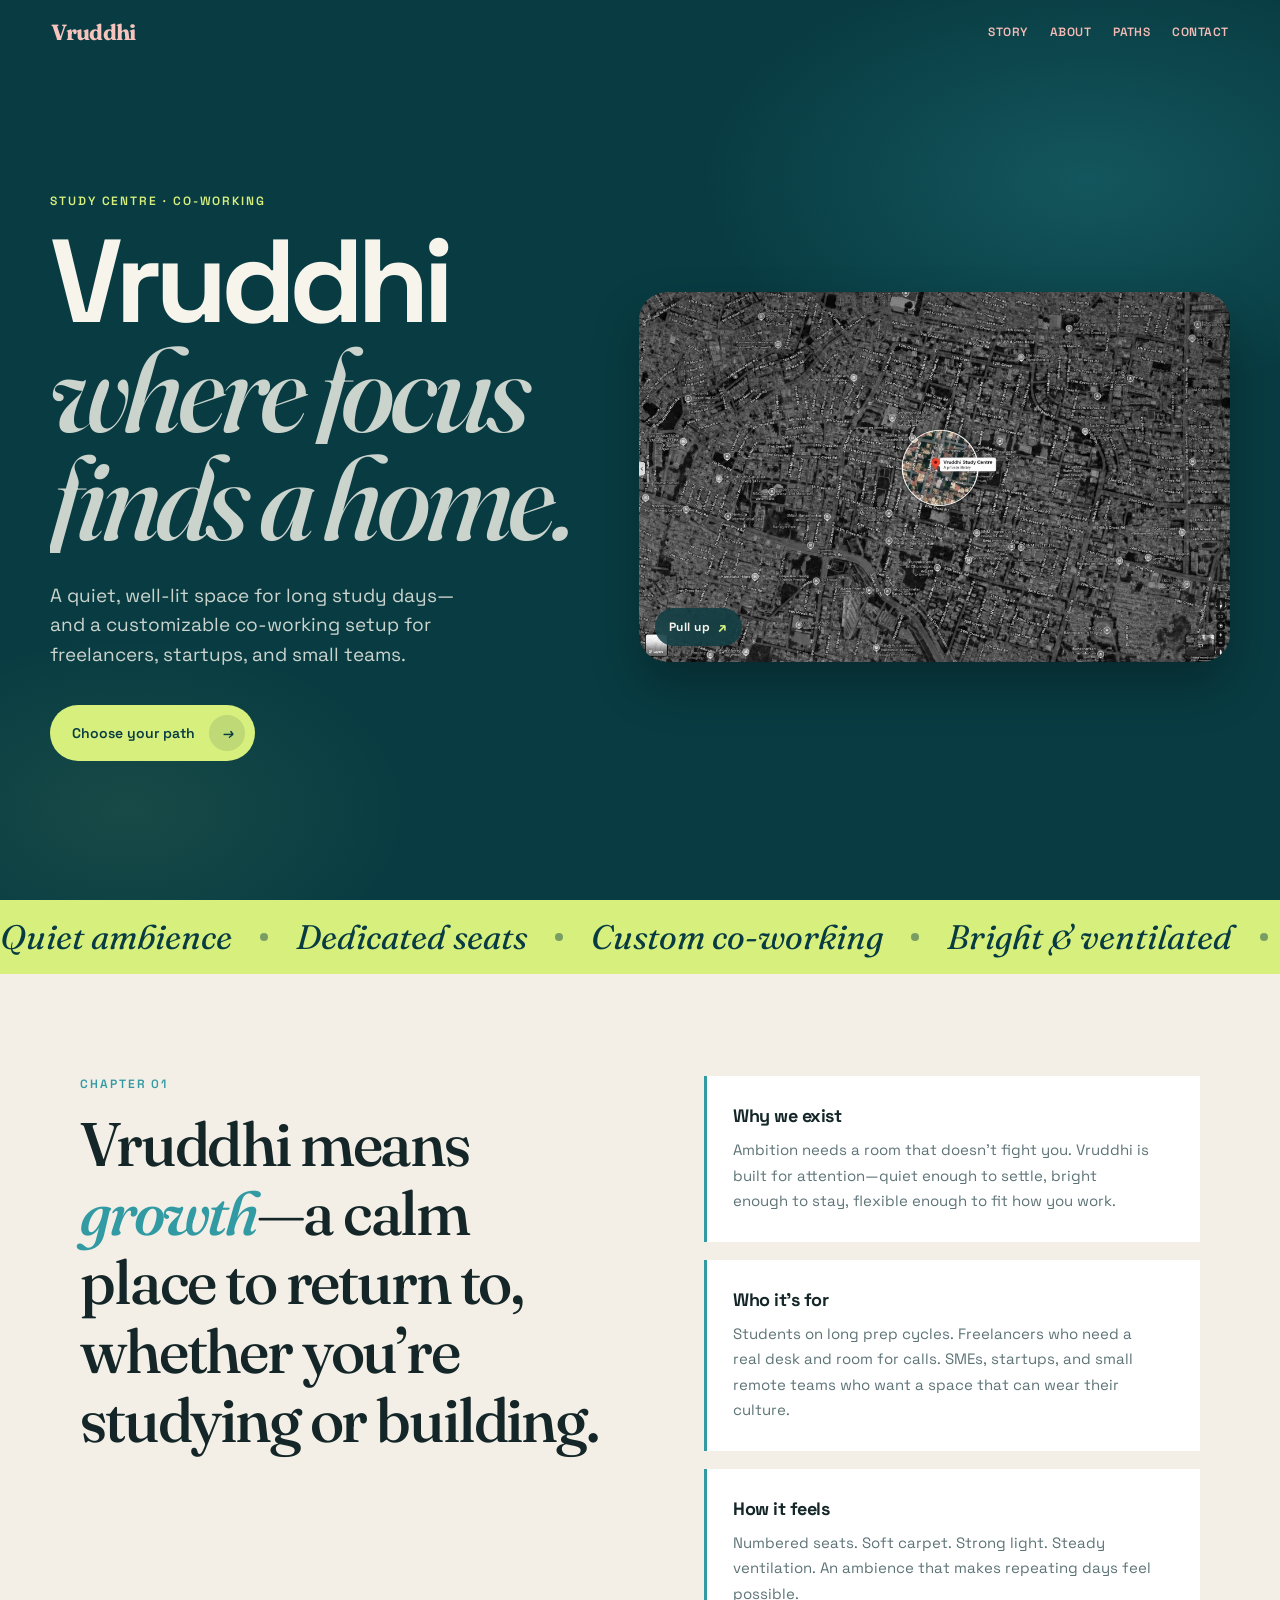
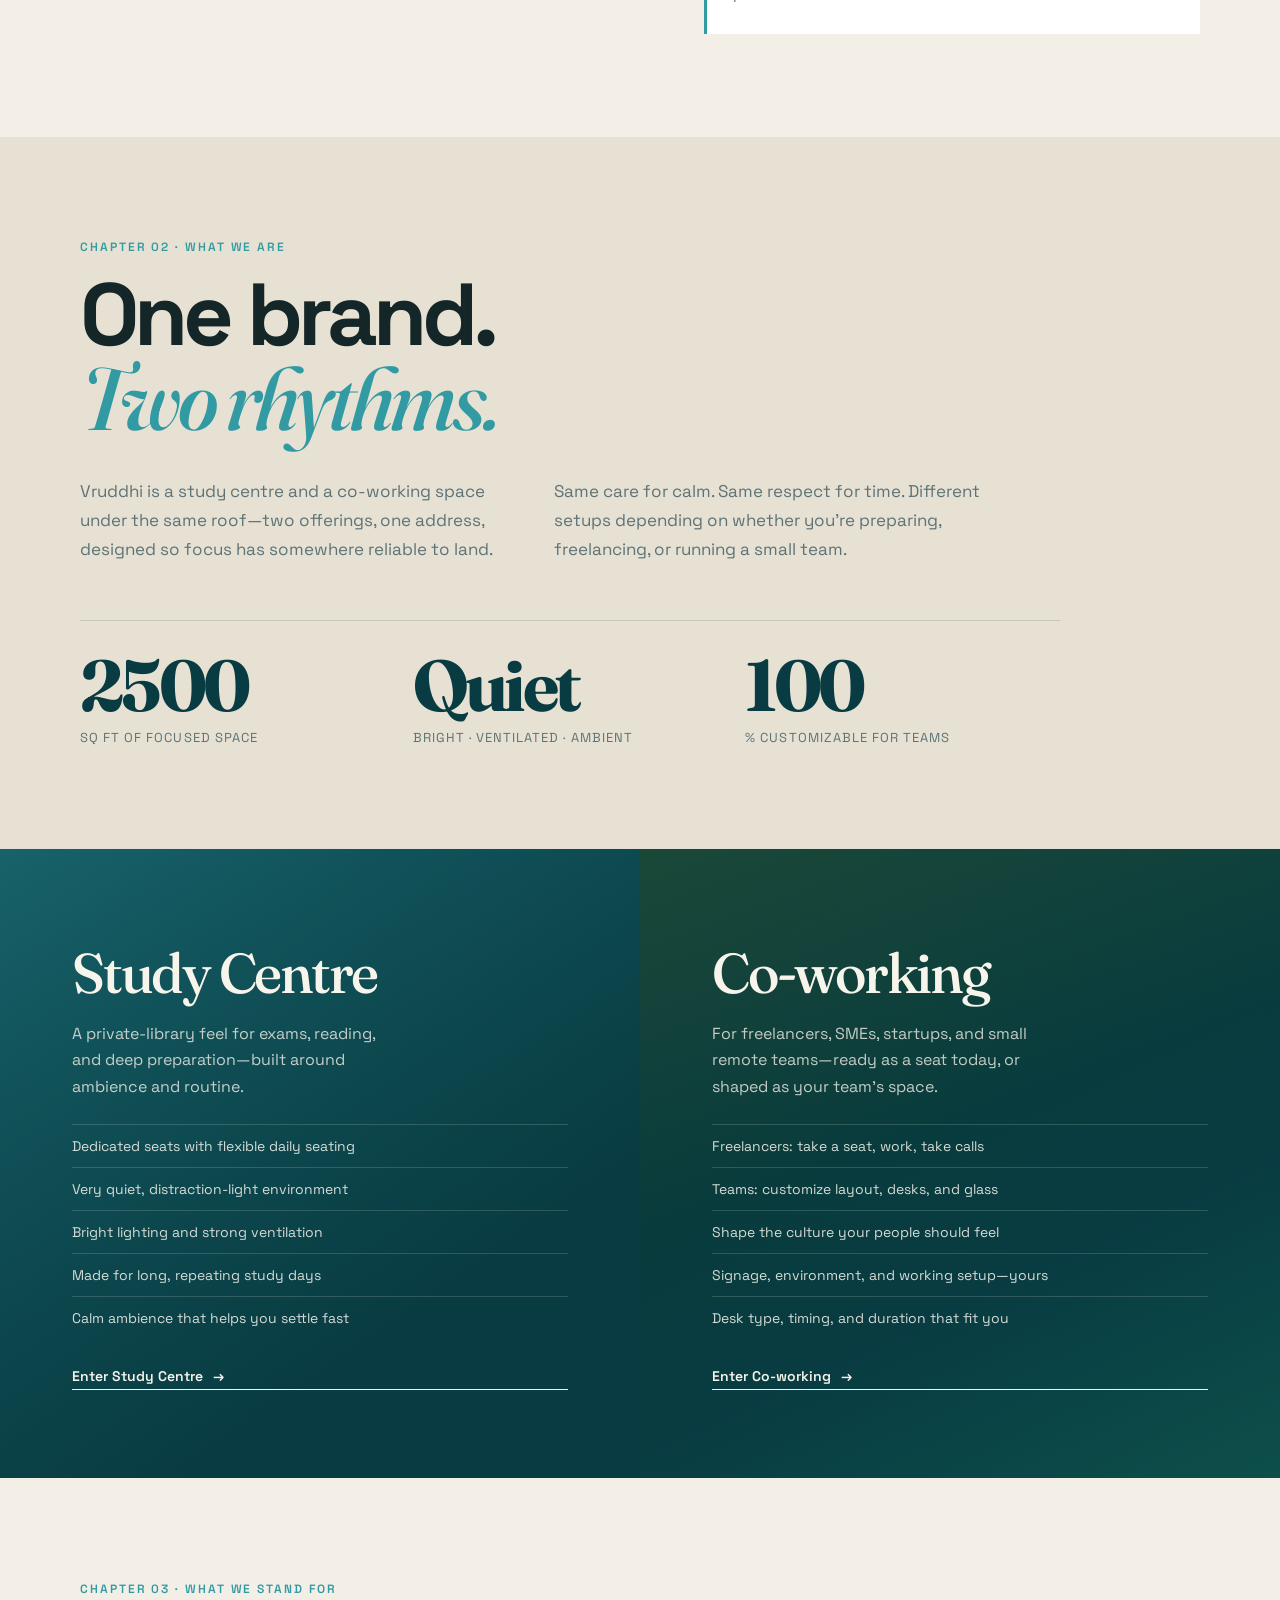
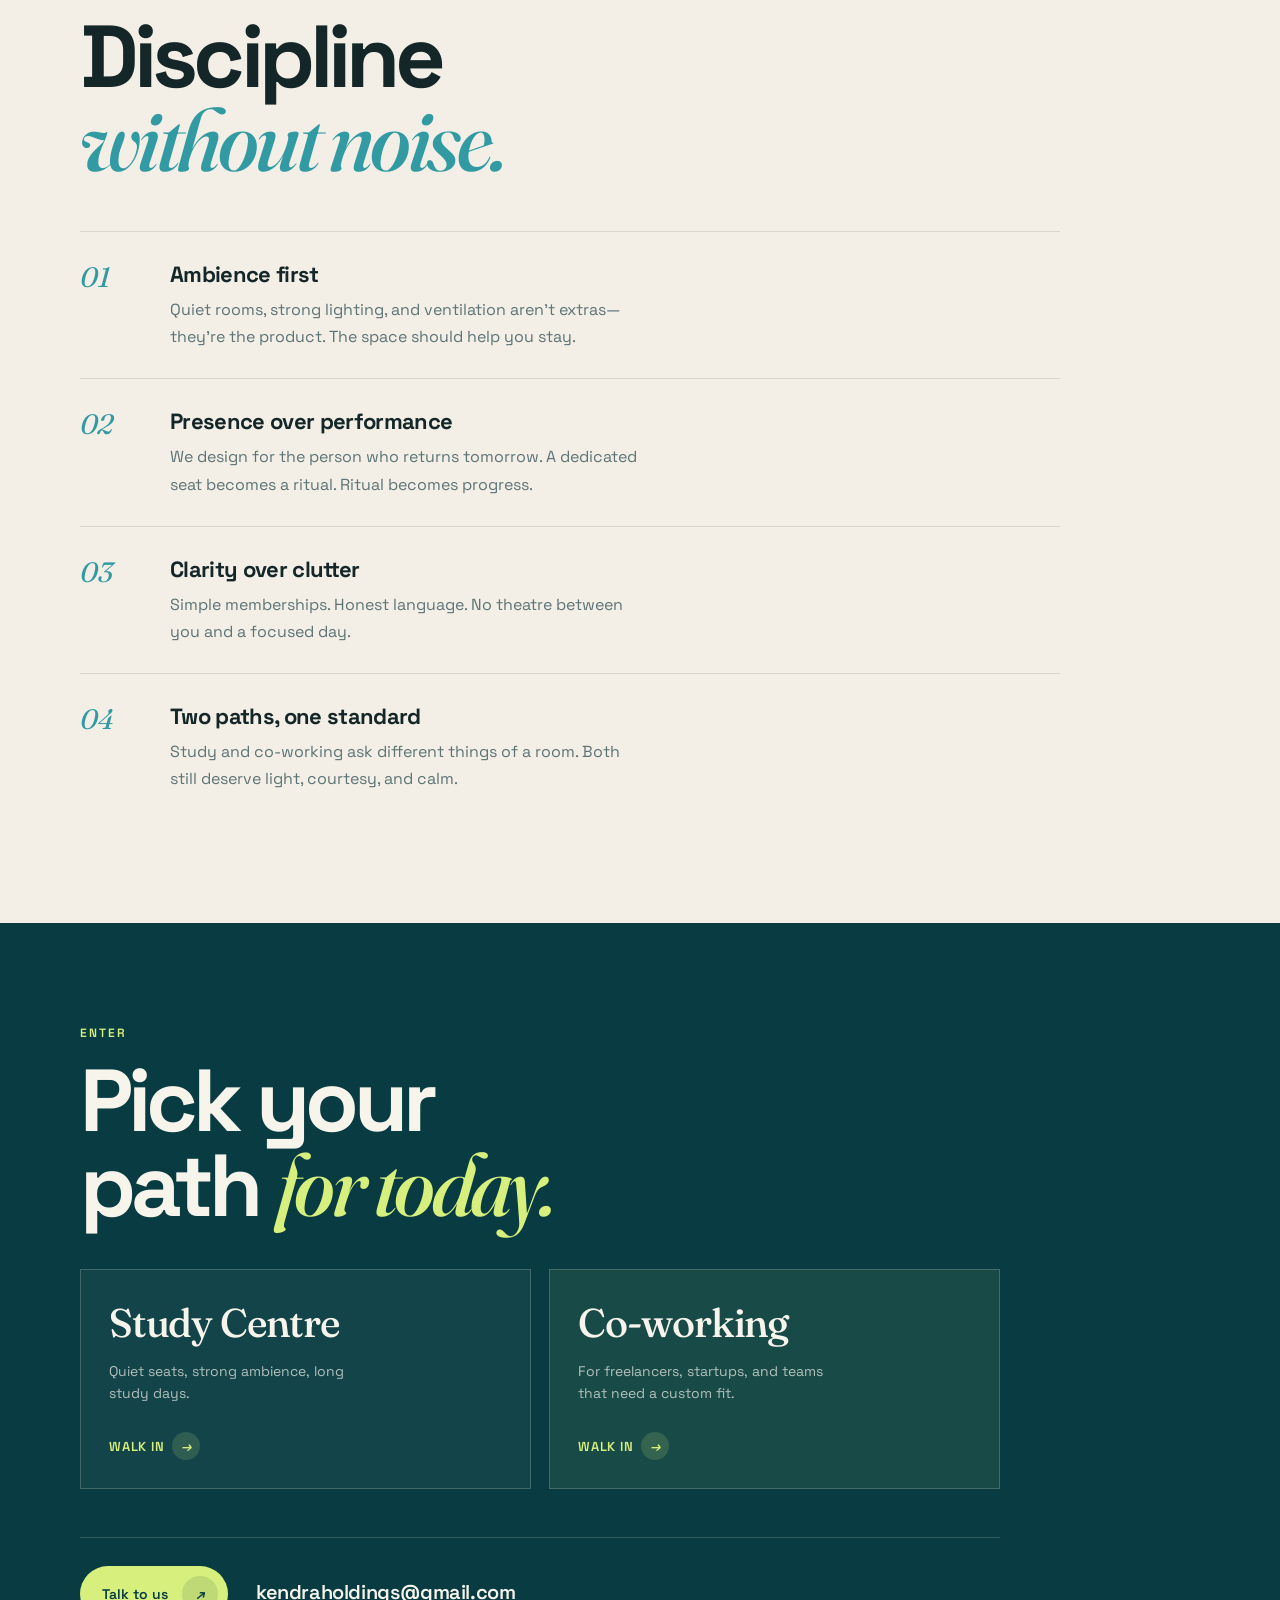
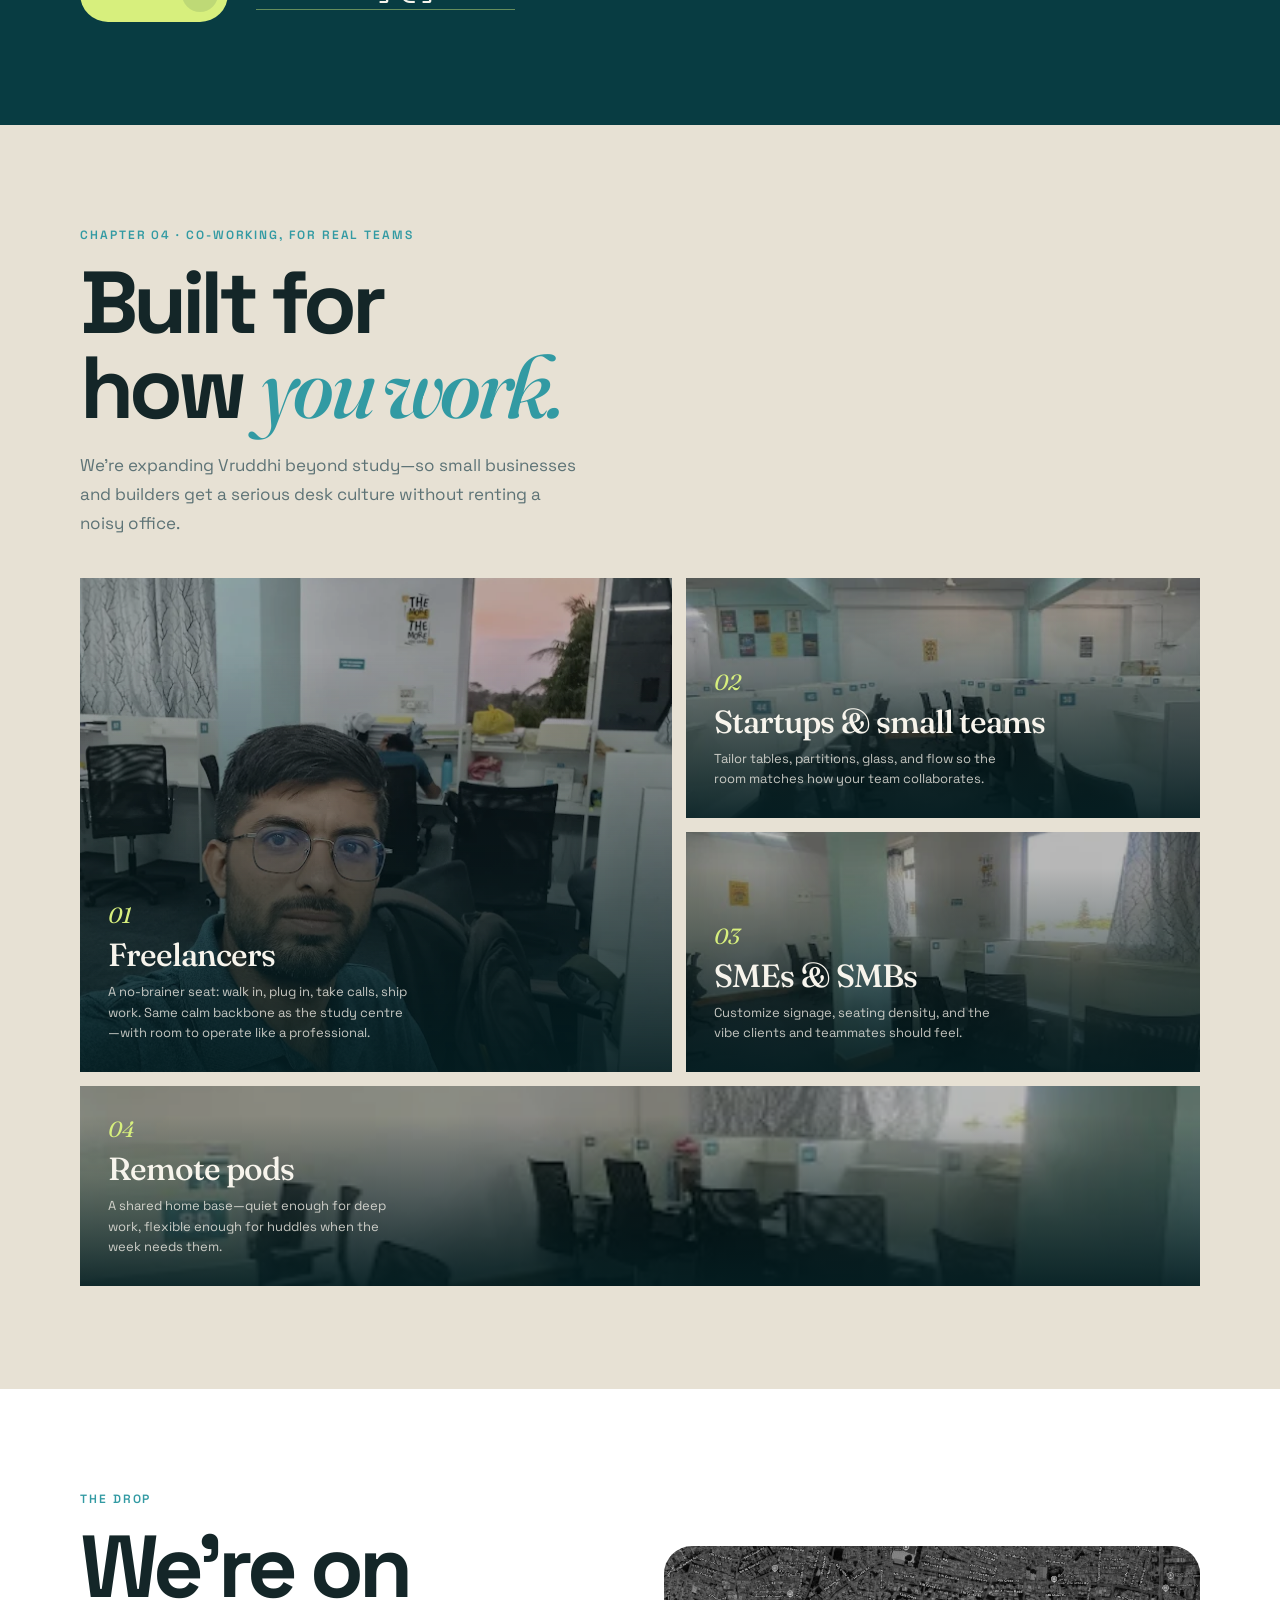
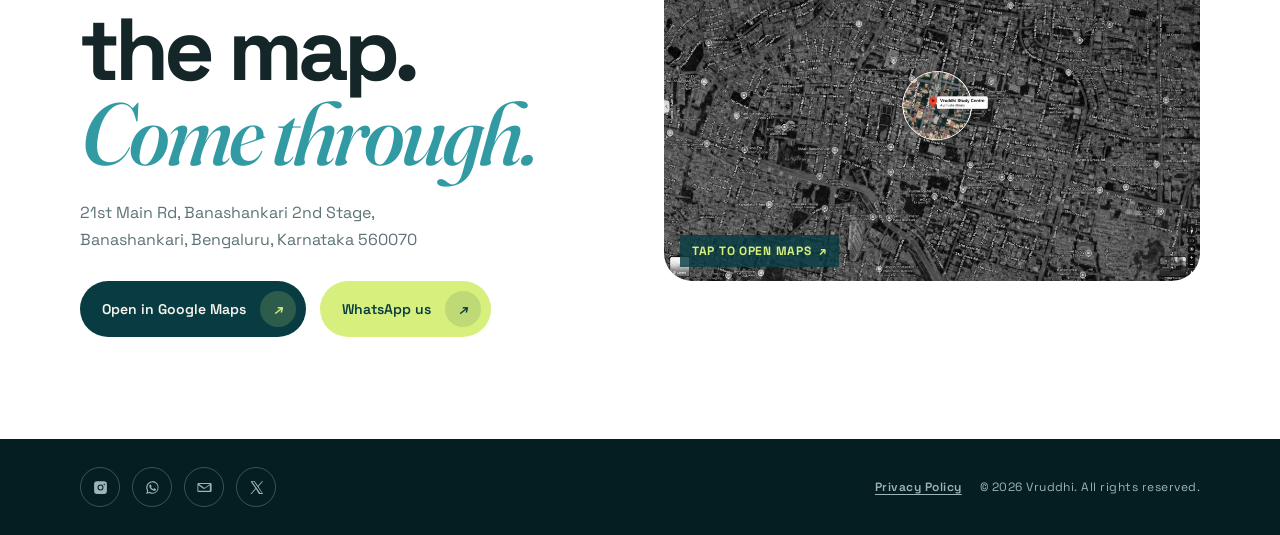
==== commit a687ac8d: "Add Privacy Policy pages for apex and study sites. Co-authored-by: Cursor <cursoragent@cursor.com>" ====
--- a/sites/apex/index.html
+++ b/sites/apex/index.html
@@ -426,7 +426,10 @@
           <svg viewBox="0 0 24 24" aria-hidden="true"><path d="M14.7 10.5 21.4 3h-1.6l-5.8 6.5L9.4 3H3.5l7 9.9L3.5 21h1.6l6.1-6.9L15.5 21h5.9l-6.7-10.5zm-2.2 2.4-.7-1-5.6-7.8h2.4l4.5 6.4.7 1 5.9 8.2h-2.4l-4.8-6.8z"/></svg>
         </a>
       </nav>
-      <p>© <span id="year"></span> Vruddhi. All rights reserved.</p>
+      <div class="footer-meta">
+        <a class="footer-legal" href="privacy.html">Privacy Policy</a>
+        <p>© <span id="year"></span> Vruddhi. All rights reserved.</p>
+      </div>
     </footer>
 
     <script src="script.js"></script>
--- a/sites/apex/styles.css
+++ b/sites/apex/styles.css
@@ -1133,6 +1133,80 @@
   margin: 0;
   font-size: 12px;
   letter-spacing: 0.04em;
+}
+
+.footer-meta {
+  display: flex;
+  align-items: center;
+  gap: 18px;
+  flex-wrap: wrap;
+}
+
+.footer-legal {
+  font-size: 12px;
+  font-weight: 600;
+  letter-spacing: 0.04em;
+  color: #9db5b8;
+  text-decoration: underline;
+  text-underline-offset: 3px;
+}
+
+.footer-legal:hover {
+  color: #d7ef7d;
+}
+
+.legal-page .site-header {
+  mix-blend-mode: normal;
+}
+
+.legal {
+  width: min(720px, calc(100% - 36px));
+  margin: 0 auto;
+  padding: 120px 0 80px;
+}
+
+.legal .chapter {
+  margin-bottom: 12px;
+}
+
+.legal .mix-title {
+  margin-bottom: 12px;
+}
+
+.legal-updated {
+  margin: 0 0 40px;
+  color: var(--mute);
+  font-size: 13px;
+}
+
+.legal-body section {
+  margin-bottom: 32px;
+}
+
+.legal-body h2 {
+  margin: 0 0 10px;
+  font-family: var(--display);
+  font-size: 22px;
+  font-weight: 700;
+  letter-spacing: -0.03em;
+}
+
+.legal-body p,
+.legal-body li {
+  margin: 0 0 12px;
+  color: var(--mute);
+  font-size: 15px;
+  line-height: 1.7;
+}
+
+.legal-body ul {
+  margin: 0;
+  padding-left: 1.2em;
+}
+
+.legal-body a {
+  text-decoration: underline;
+  text-underline-offset: 3px;
 }
 
 [data-reveal] {
